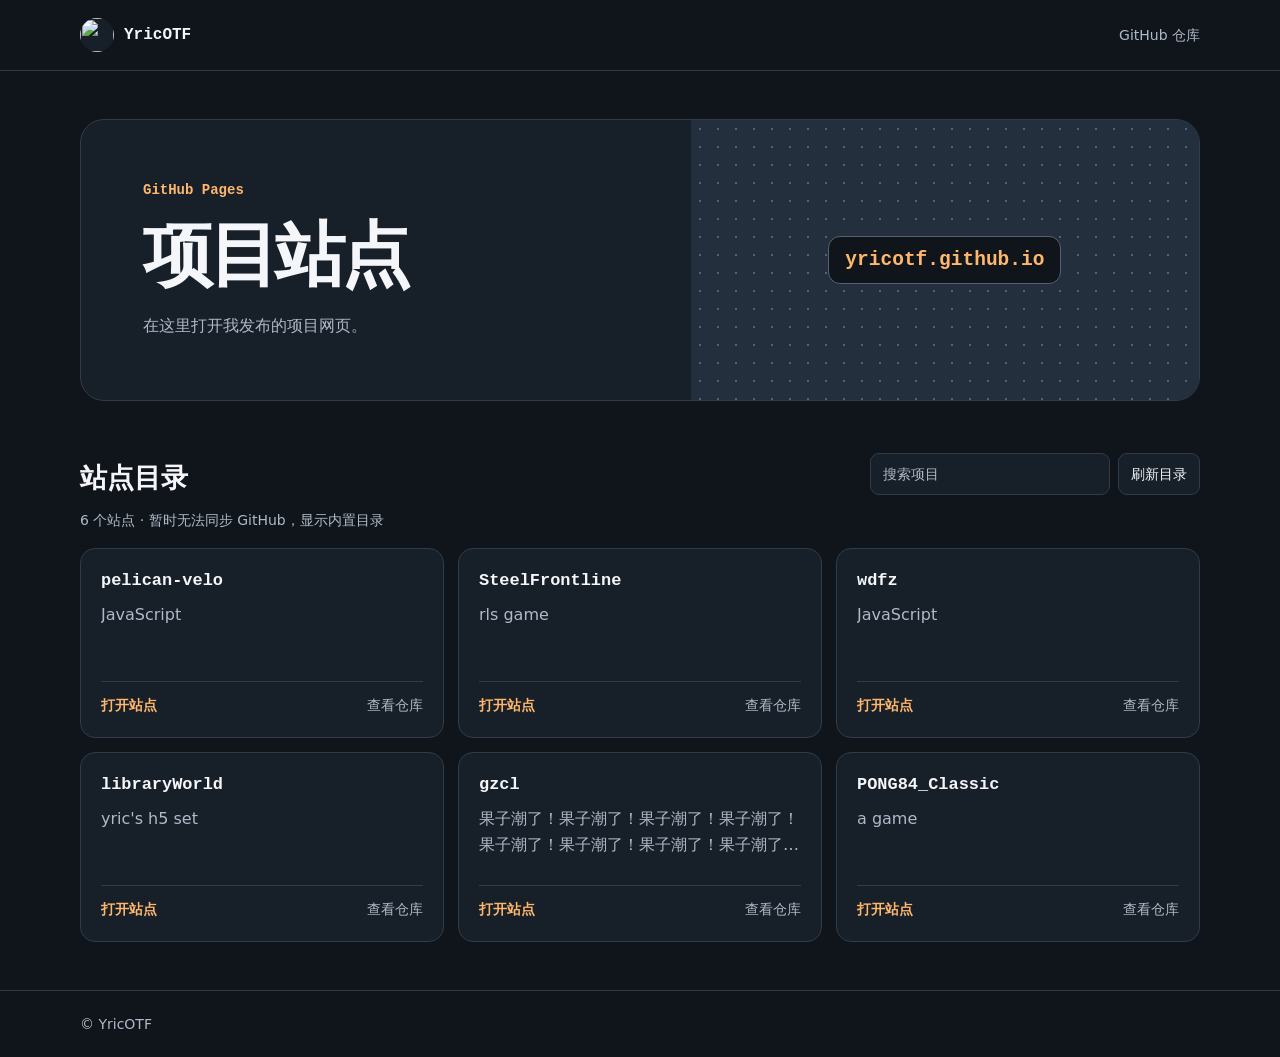
==== index.html @ b2948e44 "Add automatically updated GitHub Pages directory" ====
<!doctype html>
<html lang="zh-CN">
<head>
<meta charset="utf-8">
<meta name="viewport" content="width=device-width, initial-scale=1">
<meta name="description" content="YricOTF 的 GitHub Pages 项目导航">
<title>YricOTF · 项目站点</title>
<style>
  :root{color-scheme:dark;--bg:#10151c;--panel:#171f29;--line:#303c4a;--text:#f4f6fa;--muted:#afbac8;--accent:#ffb76c;--mono:ui-monospace,SFMono-Regular,Consolas,monospace}
  *{box-sizing:border-box}
  [hidden]{display:none!important}
  body{margin:0;background:var(--bg);color:var(--text);font:16px/1.6 system-ui,sans-serif}
  a{color:inherit;text-decoration:none}
  button,input{font:inherit}
  :focus-visible{outline:2px solid var(--accent);outline-offset:4px}
  .wrap{width:min(1120px,calc(100% - 48px));margin-inline:auto}
  .top{border-bottom:1px solid var(--line)}
  .top .wrap{display:flex;align-items:center;justify-content:space-between;min-height:70px;gap:16px}
  .brand{display:flex;align-items:center;gap:10px;font:700 1rem var(--mono)}
  .brand img{width:34px;height:34px;border-radius:50%;background:var(--panel)}
  .profile,.repo{color:var(--muted);font-size:.875rem}
  a:hover{color:var(--accent)}
  .hero{display:grid;grid-template-columns:minmax(0,1.2fr) minmax(0,1fr);align-items:stretch;margin:48px 0 52px;border:1px solid var(--line);border-radius:24px;overflow:hidden;background:var(--panel)}
  .intro{padding:clamp(28px,5vw,62px)}
  .kicker{font:600 .875rem var(--mono);color:var(--accent);margin:0 0 18px}
  h1{font-size:clamp(2.4rem,6vw,4.4rem);line-height:1.12;letter-spacing:-.055em;margin:0}
  .intro>p:last-child{color:var(--muted);margin:18px 0 0}
  .address{display:grid;place-items:center;min-height:135px;padding:20px;background-color:#232f3d;background-image:radial-gradient(#526173 1px,transparent 1px);background-size:18px 18px}
  .address span{font:600 clamp(.9rem,2vw,1.22rem) var(--mono);background:#10151c;color:var(--accent);border:1px solid #526173;border-radius:12px;padding:12px 16px}
  .section-head{display:flex;justify-content:space-between;align-items:end;gap:20px;margin-bottom:14px}
  h2{font-size:1.7rem;line-height:1.25;margin:0}
  .tools{display:flex;align-items:center;gap:8px}
  input,button{min-height:42px;border:1px solid var(--line);border-radius:9px;background:var(--panel);color:var(--text);padding:8px 12px;font-size:.875rem}
  input{width:min(240px,46vw)}
  input::placeholder{color:var(--muted)}
  button{cursor:pointer;white-space:nowrap}
  button:hover:enabled{border-color:var(--accent);color:var(--accent)}
  button:disabled{cursor:wait;color:var(--muted)}
  .status{font-size:.875rem;color:var(--muted);margin:0 0 16px;min-height:1.6em}
  .grid{display:grid;grid-template-columns:repeat(3,minmax(0,1fr));gap:14px}
  .card{display:flex;flex-direction:column;min-width:0;min-height:190px;padding:20px;background:var(--panel);border:1px solid var(--line);border-radius:15px}
  .card:hover{border-color:#687789}
  h3{font:650 1.06rem/1.45 var(--mono);margin:0;overflow-wrap:anywhere}
  .description{color:var(--muted);margin:9px 0 17px;overflow-wrap:anywhere;display:-webkit-box;-webkit-line-clamp:2;-webkit-box-orient:vertical;overflow:hidden}
  .actions{display:flex;align-items:center;justify-content:space-between;gap:10px;margin-top:auto;padding-top:12px;border-top:1px solid var(--line)}
  .site{color:var(--accent);font-weight:650;font-size:.875rem}
  .site:hover,.repo:hover{text-decoration:underline;text-underline-offset:4px}
  footer{margin-top:48px;padding:22px 0;border-top:1px solid var(--line);font-size:.875rem;color:var(--muted)}
  @media(max-width:850px){.grid{grid-template-columns:repeat(2,minmax(0,1fr))}}
  @media(max-width:570px){.wrap{width:calc(100% - 32px)}.hero{grid-template-columns:1fr;margin:26px 0 34px}.section-head{align-items:stretch;flex-direction:column;gap:14px}.tools input{flex:1;width:0}.grid{grid-template-columns:1fr}.card{min-height:150px}}
</style>
</head>
<body>
<header class="top">
  <div class="wrap">
    <a class="brand" href="https://github.com/YricOTF">
      <img src="https://avatars.githubusercontent.com/u/117163589?v=4&amp;s=68" width="34" height="34" alt="">
      YricOTF
    </a>
    <a class="profile" href="https://github.com/YricOTF?tab=repositories">GitHub 仓库</a>
  </div>
</header>
<main class="wrap">
  <section class="hero" aria-labelledby="title">
    <div class="intro">
      <p class="kicker">GitHub Pages</p>
      <h1 id="title">项目站点</h1>
      <p>在这里打开我发布的项目网页。</p>
    </div>
    <div class="address"><span>yricotf.github.io</span></div>
  </section>
  <section aria-labelledby="directory">
    <div class="section-head">
      <h2 id="directory">站点目录</h2>
      <div class="tools">
        <input id="search" type="search" placeholder="搜索项目" aria-label="搜索项目">
        <button id="refresh" type="button">刷新目录</button>
      </div>
    </div>
    <p id="status" class="status" role="status"></p>
    <div id="projects" class="grid"></div>
    <noscript><p>请启用 JavaScript 查看目录，或前往 <a href="https://github.com/YricOTF?tab=repositories">GitHub 仓库列表</a>。</p></noscript>
  </section>
</main>
<footer><div class="wrap">© YricOTF</div></footer>
<script id="initial-sites" type="application/json">[{"description": null, "language": "JavaScript", "name": "pelican-velo"}, {"description": "rls game", "language": "JavaScript", "name": "SteelFrontline"}, {"description": null, "language": "JavaScript", "name": "wdfz"}, {"description": "yric's h5 set", "language": "HTML", "name": "libraryWorld"}, {"description": "果子潮了！果子潮了！果子潮了！果子潮了！果子潮了！果子潮了！果子潮了！果子潮了！果子潮了！果子潮了！果子潮了！果子潮了！果子潮了！果子潮了！果子潮了！果子潮了！果子潮了！果子潮了！果子潮了！果子潮了！果子潮了！果子潮了！果子潮了！果子潮了！果子潮了！果子潮了！果子潮了！果子潮了！果子潮了！果子潮了！…", "language": "HTML", "name": "gzcl"}, {"description": "a game", "language": "HTML", "name": "PONG84_Classic"}]</script>
<script type="module">
  const owner = 'YricOTF'
  const host = owner.toLowerCase() + '.github.io'
  const cacheKey = 'yricotf-pages-v1'
  const search = document.querySelector('#search')
  const refresh = document.querySelector('#refresh')
  const status = document.querySelector('#status')
  const projects = document.querySelector('#projects')
  let repositories = JSON.parse(document.querySelector('#initial-sites').textContent)
  let hasCachedDirectory = false
  let syncMessage = '正在检测 GitHub Pages…'

  function link(label, href, className) {
    const anchor = document.createElement('a')
    anchor.textContent = label
    anchor.href = href
    anchor.className = className
    return anchor
  }

  function createCard(repository) {
    const name = encodeURIComponent(repository.name)
    const card = document.createElement('article')
    card.className = 'card'
    const title = document.createElement('h3')
    title.textContent = repository.name
    const description = document.createElement('p')
    description.className = 'description'
    description.textContent = repository.description || repository.language || ''
    description.hidden = !description.textContent
    const actions = document.createElement('div')
    actions.className = 'actions'
    const site = link('打开站点', `https://${host}/${name}/`, 'site')
    site.setAttribute('aria-label', `打开站点 ${repository.name}`)
    const source = link('查看仓库', `https://github.com/${owner}/${name}`, 'repo')
    source.setAttribute('aria-label', `查看仓库 ${repository.name}`)
    actions.append(site, source)
    card.append(title, description, actions)
    return card
  }

  function render() {
    const query = search.value.trim().toLowerCase()
    const matches = repositories.filter(({name, description}) =>
      name.toLowerCase().includes(query) || (description || '').toLowerCase().includes(query)
    )
    projects.replaceChildren(...matches.map(createCard))
    const count = query ? `匹配 ${matches.length} / ${repositories.length} 个站点` : `${repositories.length} 个站点`
    status.textContent = [repositories.length || !syncMessage ? count : '', syncMessage].filter(Boolean).join(' · ')
  }

  async function discover() {
    const signal = AbortSignal.timeout(15000)
    const result = []
    for (let page = 1; ; page++) {
      const url = `https://api.github.com/users/${owner}/repos?type=owner&sort=pushed&per_page=100&page=${page}`
      const response = await fetch(url, {signal, cache: 'no-cache'})
      if (!response.ok) {
        const limited = response.status === 429 || response.headers.get('x-ratelimit-remaining') === '0'
        throw new Error(limited ? 'GitHub API 请求次数已达上限' : 'GitHub 目录暂时无法访问')
      }
      const batch = await response.json()
      for (const {name, description, language, has_pages} of batch) {
        if (has_pages && name.toLowerCase() !== host) result.push({name, description, language})
      }
      if (batch.length < 100) break
    }
    return result
  }

  async function sync() {
    refresh.disabled = true
    syncMessage = '正在检测 GitHub Pages…'
    render()
    try {
      repositories = await discover()
      hasCachedDirectory = true
      syncMessage = repositories.length ? '已同步 GitHub' : '还没有发现启用 GitHub Pages 的项目仓库'
      try { localStorage.setItem(cacheKey, JSON.stringify(repositories)) } catch {}
    } catch (error) {
      const reason = error.message.startsWith('GitHub') ? error.message : '暂时无法同步 GitHub'
      syncMessage = `${reason}，显示${hasCachedDirectory ? '上次获取的' : '内置'}目录`
    } finally {
      refresh.disabled = false
      render()
    }
  }

  try {
    const cached = JSON.parse(localStorage.getItem(cacheKey))
    if (Array.isArray(cached)) {
      repositories = cached
      hasCachedDirectory = true
    }
  } catch {}
  search.addEventListener('input', render)
  refresh.addEventListener('click', sync)
  sync()
</script>
</body>
</html>
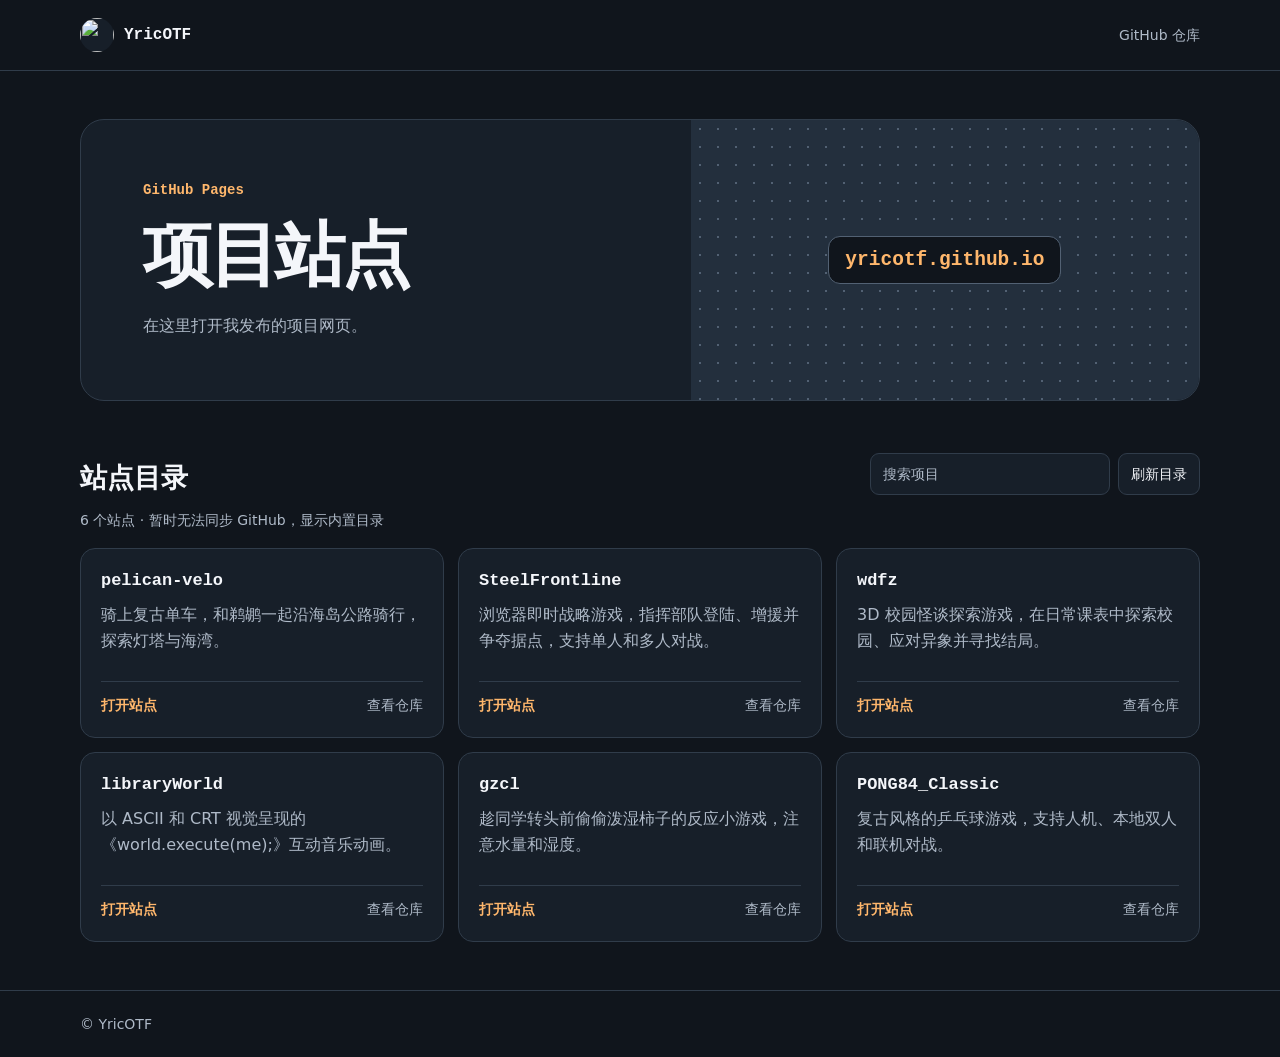
==== commit 70bbd911: "Describe published projects" ====
--- a/index.html
+++ b/index.html
@@ -88,6 +88,14 @@
   const owner = 'YricOTF'
   const host = owner.toLowerCase() + '.github.io'
   const cacheKey = 'yricotf-pages-v1'
+  const descriptions = {
+    'pelican-velo': '骑上复古单车，和鹈鹕一起沿海岛公路骑行，探索灯塔与海湾。',
+    'SteelFrontline': '浏览器即时战略游戏，指挥部队登陆、增援并争夺据点，支持单人和多人对战。',
+    'wdfz': '3D 校园怪谈探索游戏，在日常课表中探索校园、应对异象并寻找结局。',
+    'libraryWorld': '以 ASCII 和 CRT 视觉呈现的《world.execute(me);》互动音乐动画。',
+    'gzcl': '趁同学转头前偷偷泼湿柿子的反应小游戏，注意水量和湿度。',
+    'PONG84_Classic': '复古风格的乒乓球游戏，支持人机、本地双人和联机对战。'
+  }
   const search = document.querySelector('#search')
   const refresh = document.querySelector('#refresh')
   const status = document.querySelector('#status')
@@ -112,7 +120,7 @@
     title.textContent = repository.name
     const description = document.createElement('p')
     description.className = 'description'
-    description.textContent = repository.description || repository.language || ''
+    description.textContent = descriptions[repository.name] || repository.description || repository.language || ''
     description.hidden = !description.textContent
     const actions = document.createElement('div')
     actions.className = 'actions'
@@ -128,7 +136,7 @@
   function render() {
     const query = search.value.trim().toLowerCase()
     const matches = repositories.filter(({name, description}) =>
-      name.toLowerCase().includes(query) || (description || '').toLowerCase().includes(query)
+      name.toLowerCase().includes(query) || (descriptions[name] || description || '').toLowerCase().includes(query)
     )
     projects.replaceChildren(...matches.map(createCard))
     const count = query ? `匹配 ${matches.length} / ${repositories.length} 个站点` : `${repositories.length} 个站点`
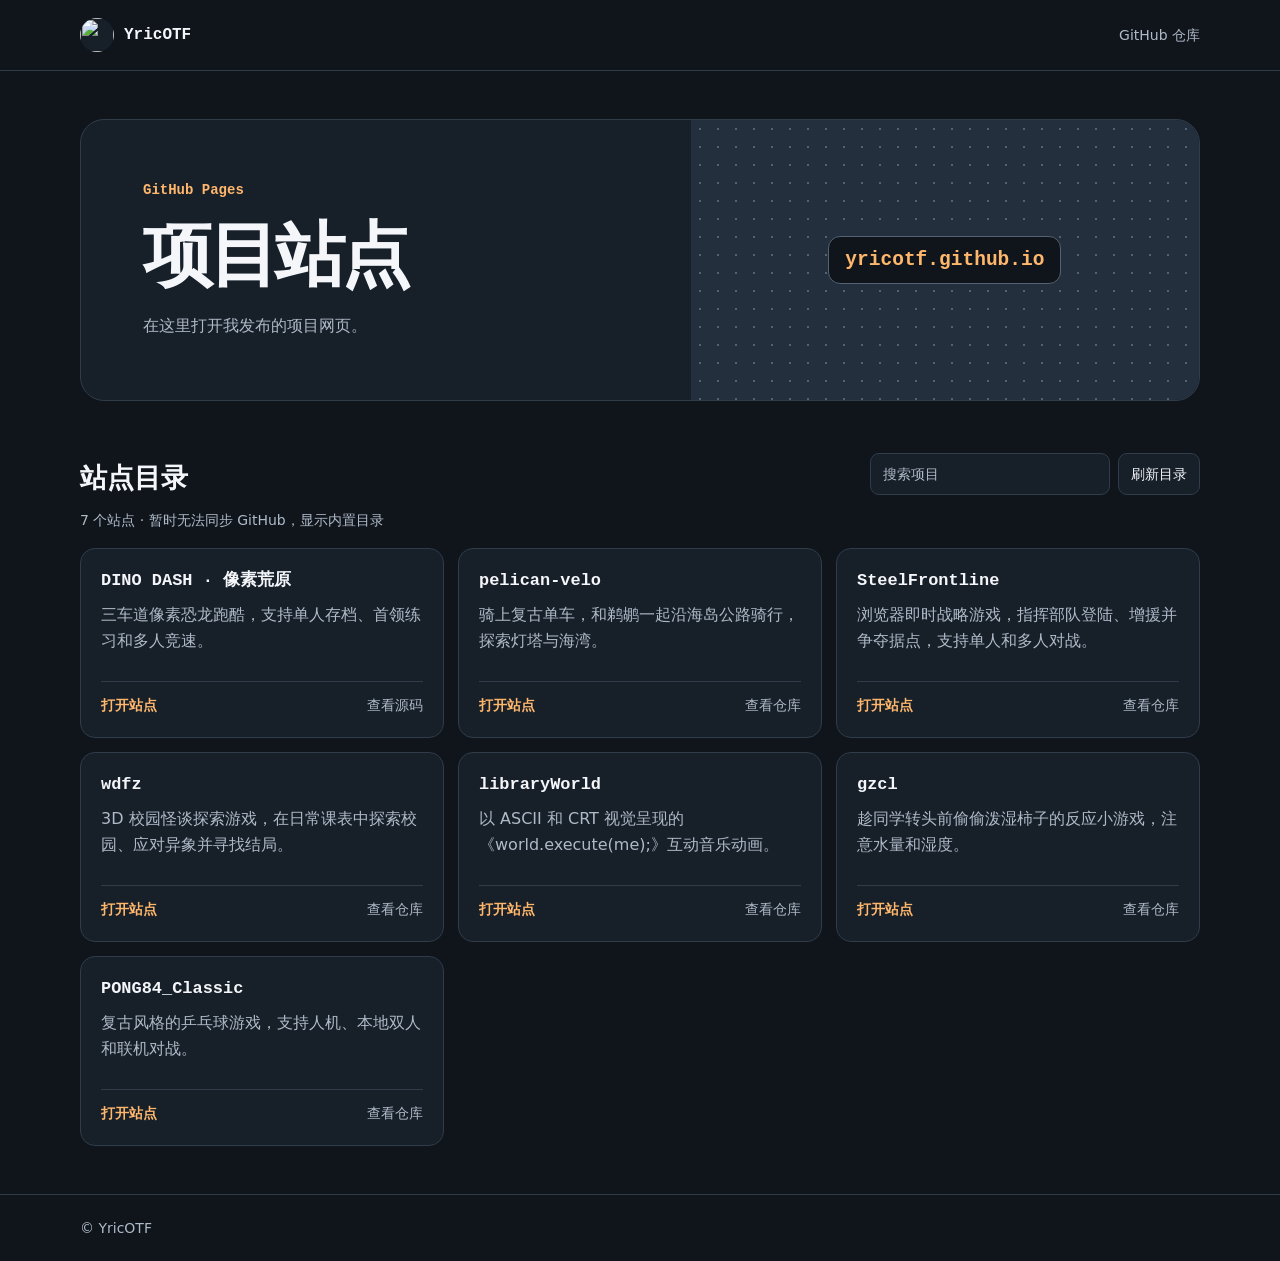
==== commit 910e8c31: "Theme runner structures and add audio, fossil shop, and homepage entry" ====
--- a/index.html
+++ b/index.html
@@ -79,7 +79,7 @@
     </div>
     <p id="status" class="status" role="status"></p>
     <div id="projects" class="grid"></div>
-    <noscript><p>请启用 JavaScript 查看目录，或前往 <a href="https://github.com/YricOTF?tab=repositories">GitHub 仓库列表</a>。</p></noscript>
+    <noscript><p>直接打开 <a href="./dino-dash/">DINO DASH · 像素荒原</a>，也可前往 <a href="https://github.com/YricOTF?tab=repositories">GitHub 仓库列表</a>。</p></noscript>
   </section>
 </main>
 <footer><div class="wrap">© YricOTF</div></footer>
@@ -100,7 +100,15 @@
   const refresh = document.querySelector('#refresh')
   const status = document.querySelector('#status')
   const projects = document.querySelector('#projects')
-  let repositories = JSON.parse(document.querySelector('#initial-sites').textContent)
+  const localSites = [{
+    name: 'dino-dash',
+    title: 'DINO DASH · 像素荒原',
+    description: '三车道像素恐龙跑酷，支持单人存档、首领练习和多人竞速。',
+    path: './dino-dash/',
+    source: 'https://github.com/YricOTF/yricotf.github.io/tree/main/dino-dash'
+  }]
+  const includeLocal = list => [...localSites, ...list.filter(site => !localSites.some(local => local.name === site.name))]
+  let repositories = includeLocal(JSON.parse(document.querySelector('#initial-sites').textContent))
   let hasCachedDirectory = false
   let syncMessage = '正在检测 GitHub Pages…'
 
@@ -117,17 +125,17 @@
     const card = document.createElement('article')
     card.className = 'card'
     const title = document.createElement('h3')
-    title.textContent = repository.name
+    title.textContent = repository.title || repository.name
     const description = document.createElement('p')
     description.className = 'description'
     description.textContent = descriptions[repository.name] || repository.description || repository.language || ''
     description.hidden = !description.textContent
     const actions = document.createElement('div')
     actions.className = 'actions'
-    const site = link('打开站点', `https://${host}/${name}/`, 'site')
+    const site = link('打开站点', repository.path || `https://${host}/${name}/`, 'site')
     site.setAttribute('aria-label', `打开站点 ${repository.name}`)
-    const source = link('查看仓库', `https://github.com/${owner}/${name}`, 'repo')
-    source.setAttribute('aria-label', `查看仓库 ${repository.name}`)
+    const source = link(repository.source ? '查看源码' : '查看仓库', repository.source || `https://github.com/${owner}/${name}`, 'repo')
+    source.setAttribute('aria-label', `${source.textContent} ${repository.name}`)
     actions.append(site, source)
     card.append(title, description, actions)
     return card
@@ -135,8 +143,8 @@
 
   function render() {
     const query = search.value.trim().toLowerCase()
-    const matches = repositories.filter(({name, description}) =>
-      name.toLowerCase().includes(query) || (descriptions[name] || description || '').toLowerCase().includes(query)
+    const matches = repositories.filter(({name, title, description}) =>
+      name.toLowerCase().includes(query) || (title || '').toLowerCase().includes(query) || (descriptions[name] || description || '').toLowerCase().includes(query)
     )
     projects.replaceChildren(...matches.map(createCard))
     const count = query ? `匹配 ${matches.length} / ${repositories.length} 个站点` : `${repositories.length} 个站点`
@@ -167,10 +175,11 @@
     syncMessage = '正在检测 GitHub Pages…'
     render()
     try {
-      repositories = await discover()
+      const discovered = await discover()
+      repositories = includeLocal(discovered)
       hasCachedDirectory = true
       syncMessage = repositories.length ? '已同步 GitHub' : '还没有发现启用 GitHub Pages 的项目仓库'
-      try { localStorage.setItem(cacheKey, JSON.stringify(repositories)) } catch {}
+      try { localStorage.setItem(cacheKey, JSON.stringify(discovered)) } catch {}
     } catch (error) {
       const reason = error.message.startsWith('GitHub') ? error.message : '暂时无法同步 GitHub'
       syncMessage = `${reason}，显示${hasCachedDirectory ? '上次获取的' : '内置'}目录`
@@ -183,7 +192,7 @@
   try {
     const cached = JSON.parse(localStorage.getItem(cacheKey))
     if (Array.isArray(cached)) {
-      repositories = cached
+      repositories = includeLocal(cached)
       hasCachedDirectory = true
     }
   } catch {}
